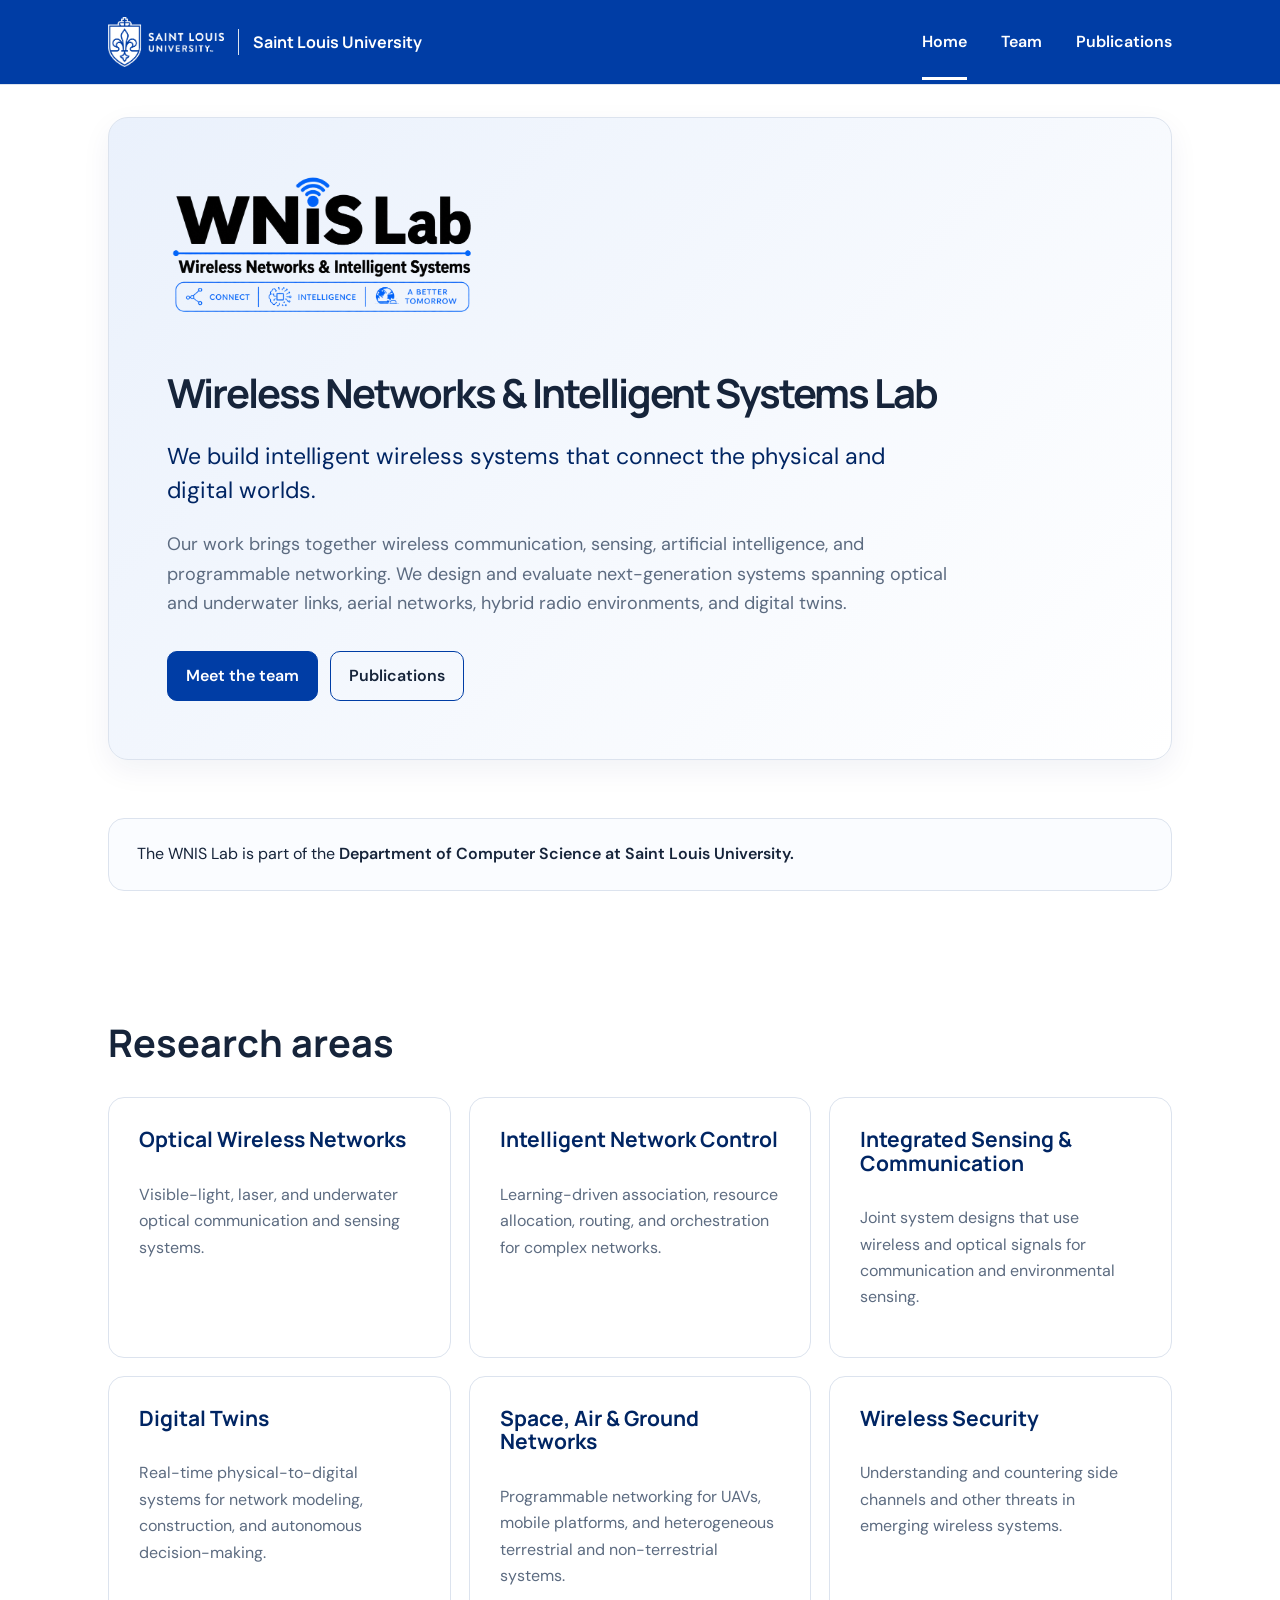
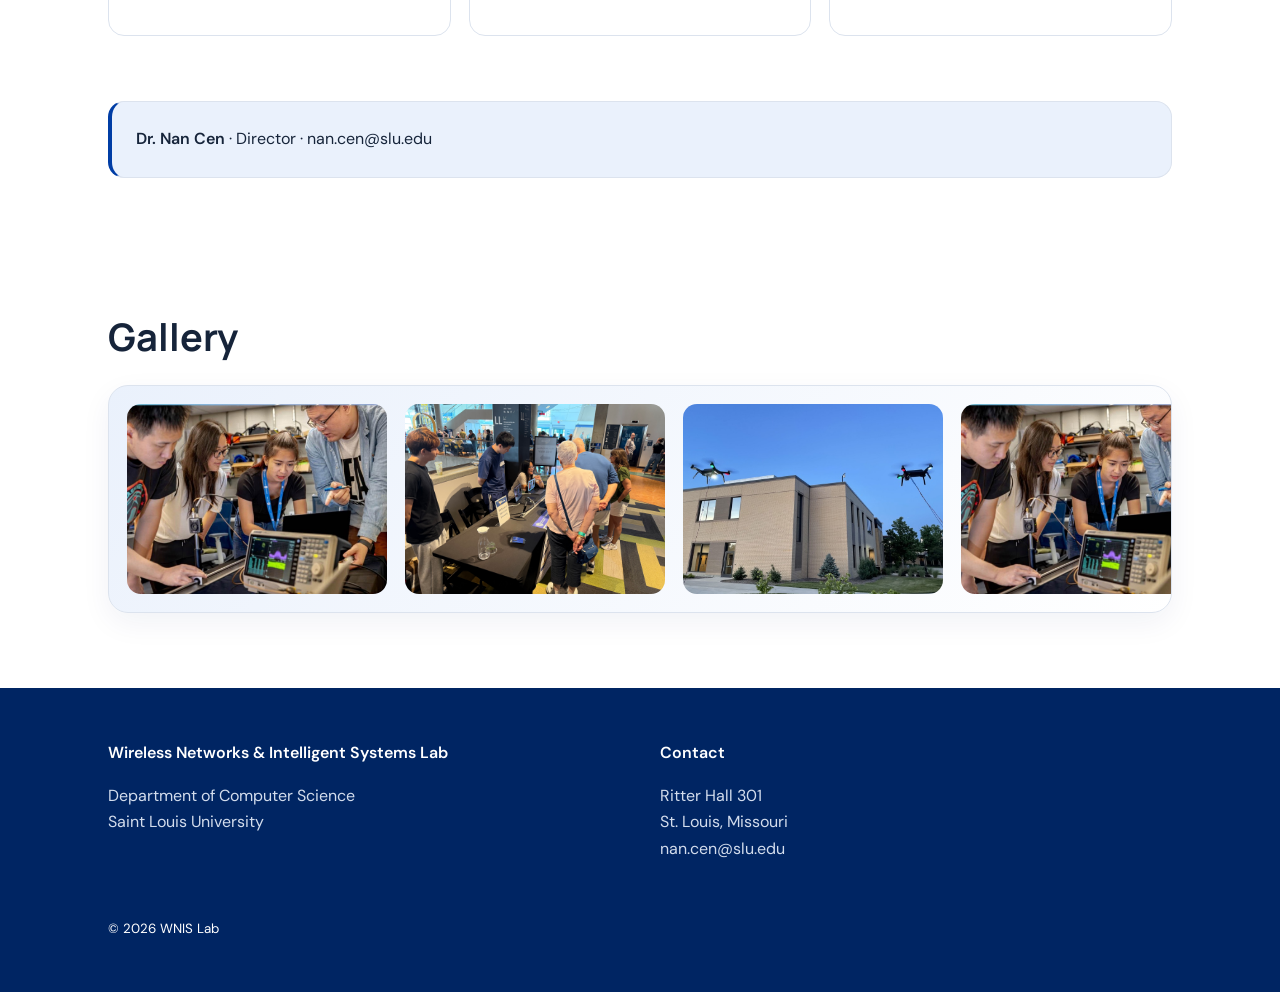
==== index.html @ 09016b3a "Initial WNIS Lab website Initial WNIS Lab website" ====
<!doctype html><html lang="en"><head><meta charset="utf-8"><meta name="viewport" content="width=device-width,initial-scale=1"><meta name="description" content="Wireless Networks and Intelligent Systems Lab at Saint Louis University"><title>Home · WNIS Lab</title><script src="design-config.js"></script><link rel="stylesheet" href="css/main.css"><link rel="stylesheet" href="css/home.css"><style>.hero-grid{display:block}.nav{background:var(--primary);color:#fff}.nav-links a:hover,.nav-links a.active{color:#fff;border-color:#fff}.nav-toggle{color:var(--dark)}@media(max-width:850px){.nav-links{background:var(--primary);color:#fff}}</style></head><body>
<nav class="nav"><div class="nav-inner"><a class="brand" href="index.html"><img src="assets/images/brand/slu-logo.png" alt="Saint Louis University"><span>Saint Louis University</span></a><button class="nav-toggle" aria-expanded="false">Menu</button><ul class="nav-links"><li><a class="active" href="index.html">Home</a></li><li><a href="team/index.html">Team</a></li><li><a href="publications/index.html">Publications</a></li></ul></div></nav>
<main><section class="hero"><div class="container hero-grid"><div><img class="hero-logo" src="assets/images/brand/wnis-lab-logo-clean-v2.png" alt="WNIS Lab"><h1>Wireless Networks &amp; Intelligent Systems Lab</h1><p class="lead">We build intelligent wireless systems that connect the physical and digital worlds.</p><p class="hero-text">Our work brings together wireless communication, sensing, artificial intelligence, and programmable networking. We design and evaluate next-generation systems spanning optical and underwater links, aerial networks, hybrid radio environments, and digital twins.</p><div class="actions"><a class="btn primary" href="team/index.html">Meet the team</a><a class="btn" href="publications/index.html">Publications</a></div></div></div></section>
<div class="container"><a class="affiliation" href="https://www.slu.edu/science-and-engineering/academics/computer-science/index.php" target="_blank" rel="noreferrer"><span>The WNIS Lab is part of the <strong>Department of Computer Science at Saint Louis University.</strong></span></a><section class="section"><div class="section-heading"><h2>Research areas</h2></div><div class="areas" data-research-areas></div><div class="contact"><strong>Dr. Nan Cen</strong> · Director · <a href="mailto:nan.cen@slu.edu">nan.cen@slu.edu</a></div></section><section class="gallery-section" aria-labelledby="gallery-title"><h2 id="gallery-title">Gallery</h2><div class="gallery-window"><div class="gallery-track"><div class="gallery-set"><img src="assets/images/gallery/lab-pic-1.jpg" alt="WNIS Lab gallery photo"><img src="assets/images/gallery/lab-pic-2.jpeg" alt="WNIS Lab gallery photo"><img src="assets/images/gallery/lab-pic-3.jpg" alt="WNIS Lab gallery photo"></div><div class="gallery-set" aria-hidden="true"><img src="assets/images/gallery/lab-pic-1.jpg" alt=""><img src="assets/images/gallery/lab-pic-2.jpeg" alt=""><img src="assets/images/gallery/lab-pic-3.jpg" alt=""></div></div></div></section></div></main>
<footer><div class="footer-inner"><div><strong>Wireless Networks &amp; Intelligent Systems Lab</strong><p>Department of Computer Science<br>Saint Louis University</p></div><div><strong>Contact</strong><p>Ritter Hall 301<br>St. Louis, Missouri<br>nan.cen@slu.edu</p></div><small>© <span data-year></span> WNIS Lab</small></div></footer><script src="content.js"></script><script src="js/site.js"></script></body></html>
---- css/main.css ----
@font-face{font-family:DM;src:url('../assets/fonts/dm-sans-400.ttf')}@font-face{font-family:DM;src:url('../assets/fonts/dm-sans-600.ttf');font-weight:600}@font-face{font-family:Manrope;src:url('../assets/fonts/manrope-700.ttf');font-weight:700}*{box-sizing:border-box}html{scroll-behavior:smooth}body{margin:0;background:var(--page);color:var(--text);font:16px/1.65 DM,Arial,sans-serif}a{color:inherit;text-decoration:none}img{display:block;max-width:100%}.nav{position:sticky;top:0;z-index:10;background:rgba(255,255,255,.96);border-bottom:1px solid var(--border);backdrop-filter:blur(12px)}.nav-inner{max-width:var(--width);height:84px;margin:auto;padding:0 28px;display:flex;align-items:center}.brand{display:flex;align-items:center;gap:14px;font-family:Manrope;font-weight:700}.brand img{width:116px}.brand span{padding-left:14px;border-left:1px solid var(--border)}.nav-links{display:flex;gap:34px;margin-left:auto;list-style:none;font-weight:600}.nav-links a{padding:30px 0 25px;border-bottom:3px solid transparent}.nav-links a:hover,.nav-links a.active{color:var(--primary);border-color:var(--primary)}.nav-toggle{display:none;margin-left:auto;padding:8px 12px;background:white;border:1px solid var(--border)}.container{max-width:var(--width);margin:auto;padding:0 28px}.hero{padding:96px 0 72px;background:linear-gradient(180deg,var(--pale),white)}.hero-grid{display:grid;grid-template-columns:1fr 330px;gap:80px;align-items:center}.hero-logo{width:320px;margin-bottom:40px}.hero h1,.page-title,h2,h3{font-family:Manrope;line-height:1.12}.hero h1{font-size:clamp(46px,6vw,76px);letter-spacing:-.05em;margin:0 0 24px}.lead{font-size:23px;line-height:1.45;max-width:770px;color:var(--dark)}.hero-text{font-size:18px;max-width:780px;color:var(--muted)}.hero-photo{aspect-ratio:3/4;object-fit:cover}.actions{display:flex;flex-wrap:wrap;gap:12px;margin-top:32px}.btn{padding:11px 18px;border:1px solid var(--primary);font-weight:600}.btn.primary{background:var(--primary);color:white}.btn:hover{background:var(--pale);color:var(--dark)}.affiliation{display:flex;align-items:center;gap:25px;margin:58px 0;padding:22px 28px;background:#fafcff;border:1px solid var(--border)}.affiliation img{width:130px}.section{padding:72px 0}.section-heading{display:flex;justify-content:space-between;gap:30px;align-items:end;margin-bottom:34px}.section-heading h2{font-size:38px;margin:0}.section-heading p{max-width:520px;color:var(--muted);margin:0}.areas{display:grid;grid-template-columns:repeat(3,1fr);border-top:1px solid var(--border);border-left:1px solid var(--border)}.areas article{padding:30px;border-right:1px solid var(--border);border-bottom:1px solid var(--border);min-height:205px}.areas h3{font-size:21px;margin:0 0 30px;color:var(--dark)}.areas p{color:var(--muted)}.contact{margin:65px 0;padding:24px;border-left:4px solid var(--primary);background:var(--pale)}footer{margin-top:75px;background:var(--dark);color:white}.footer-inner{max-width:var(--width);margin:auto;padding:52px 28px;display:grid;grid-template-columns:1fr 1fr;gap:40px}.footer-inner p{color:#d3dded}.page-header{padding:70px 0 45px;background:var(--pale)}.page-title{font-size:clamp(48px,7vw,78px);letter-spacing:-.05em;margin:0}.page-intro{max-width:720px;font-size:19px;color:var(--muted)}.people-section{padding:55px 0;border-bottom:1px solid var(--border)}.people-section>h2{font-size:30px;margin-bottom:28px}.people-grid{display:grid;grid-template-columns:repeat(3,1fr);gap:24px}.people-grid.director{grid-template-columns:minmax(300px,720px)}.person{display:grid;background:white;border:1px solid var(--border);transition:.2s}.person:hover{transform:translateY(-3px);border-color:var(--primary)}.person img{width:100%;height:290px;object-fit:cover}.director .person{grid-template-columns:240px 1fr}.director .person img{height:100%}.person>div{padding:23px}.person h3{font-size:23px;margin:5px 0 13px}.person p{color:var(--muted)}.kicker,.tag{color:var(--primary)!important;text-transform:uppercase;letter-spacing:.1em;font-weight:600;font-size:11px}.email{color:var(--primary)}.pub-year{display:grid;grid-template-columns:120px 1fr;padding:52px 0;border-bottom:1px solid var(--border)}.pub-year>h2{font-size:32px}.pub{display:block;padding:24px 0;border-top:1px solid var(--border)}.pub:first-child{border-top:0}.pub h3{font-size:20px;margin:8px 0}.pub p{margin:3px 0;color:var(--muted)}.pub .venue{color:var(--dark);font-weight:600}.pub:hover h3,.arrow{color:var(--primary)}@media(max-width:850px){.nav-inner{height:72px}.brand img{width:94px}.nav-toggle{display:block}.nav-links{display:none;position:absolute;top:71px;left:0;right:0;margin:0;padding:20px 28px;background:white;border-bottom:1px solid var(--border);flex-direction:column;gap:4px}.nav-links.open{display:flex}.nav-links a{display:block;padding:10px 0;border:0}.hero{padding-top:65px}.hero-grid{grid-template-columns:1fr}.hero-photo{display:none}.areas,.people-grid{grid-template-columns:1fr 1fr}.director .person{grid-template-columns:180px 1fr}.footer-inner{grid-template-columns:1fr}}@media(max-width:560px){.brand span{display:none}.hero-logo{width:240px}.hero h1{font-size:43px}.lead{font-size:20px}.areas,.people-grid{grid-template-columns:1fr}.director .person{grid-template-columns:1fr}.director .person img{height:300px}.pub-year{grid-template-columns:1fr}.section-heading{display:block}.section-heading p{margin-top:12px}}
---- css/home.css ----
/* Rounded home-page cards, following the visual structure of the WiNES Lab site. */
.hero {
  margin: 32px auto 0;
  padding: 0 28px;
  background: var(--page);
}

.hero-grid {
  max-width: calc(var(--width) - 56px);
  padding: 58px;
  background: linear-gradient(135deg, var(--pale), #fff);
  border: 1px solid var(--border);
  border-radius: 20px;
  box-shadow: 0 10px 30px rgba(0, 37, 99, .06);
}

.hero h1 {
  font-size: clamp(32px, 3.4vw, 40px);
  white-space: nowrap;
}

.affiliation {
  border-radius: 16px;
  transition: transform .2s, box-shadow .2s, border-color .2s;
}

.affiliation:hover {
  transform: translateY(-2px);
  border-color: var(--primary);
  box-shadow: 0 10px 24px rgba(0, 37, 99, .08);
}

.areas {
  gap: 18px;
  border: 0;
}

.areas article {
  min-height: 205px;
  border: 1px solid var(--border);
  border-radius: 16px;
  background: #fff;
  transition: transform .2s, box-shadow .2s, border-color .2s;
}

.areas article:hover {
  transform: translateY(-3px);
  border-color: var(--primary);
  box-shadow: 0 10px 24px rgba(0, 37, 99, .08);
}

.contact {
  border: 1px solid var(--border);
  border-left: 4px solid var(--primary);
  border-radius: 16px;
}

.btn { border-radius: 10px; }

.gallery-section {
  margin: 0 0 72px;
}

.gallery-section h2 {
  margin: 0 0 28px;
  font-size: 38px;
}

.gallery-window {
  overflow: hidden;
  padding: 18px 0;
  border: 1px solid var(--border);
  border-radius: 20px;
  background: linear-gradient(135deg, var(--pale), #fff);
  box-shadow: 0 10px 30px rgba(0, 37, 99, .06);
}

.gallery-track {
  display: flex;
  width: max-content;
  animation: gallery-scroll 36s linear infinite;
  will-change: transform;
}

.gallery-window:hover .gallery-track {
  animation-play-state: paused;
}

.gallery-set {
  display: flex;
  flex-shrink: 0;
  gap: 18px;
  padding-left: 18px;
}

.gallery-set img {
  width: 260px;
  height: 190px;
  flex: 0 0 auto;
  object-fit: cover;
  border-radius: 14px;
}

@keyframes gallery-scroll {
  from { transform: translateX(0); }
  to { transform: translateX(-50%); }
}

@media (max-width: 850px) {
  .hero { padding: 0 28px; }
  .hero-grid { padding: 42px 32px; }
  .hero h1 { white-space: normal; }
}

@media (max-width: 560px) {
  .hero {
    margin-top: 20px;
    padding: 0 28px;
  }

  .hero-grid {
    padding: 32px 22px;
    border-radius: 16px;
  }

  .affiliation,
  .areas article,
  .contact { border-radius: 14px; }

  .gallery-section h2 { font-size: 32px; }
  .gallery-window { border-radius: 14px; }
  .gallery-set img {
    width: 220px;
    height: 160px;
  }
}

@media (prefers-reduced-motion: reduce) {
  .gallery-track { animation-play-state: paused; }
}
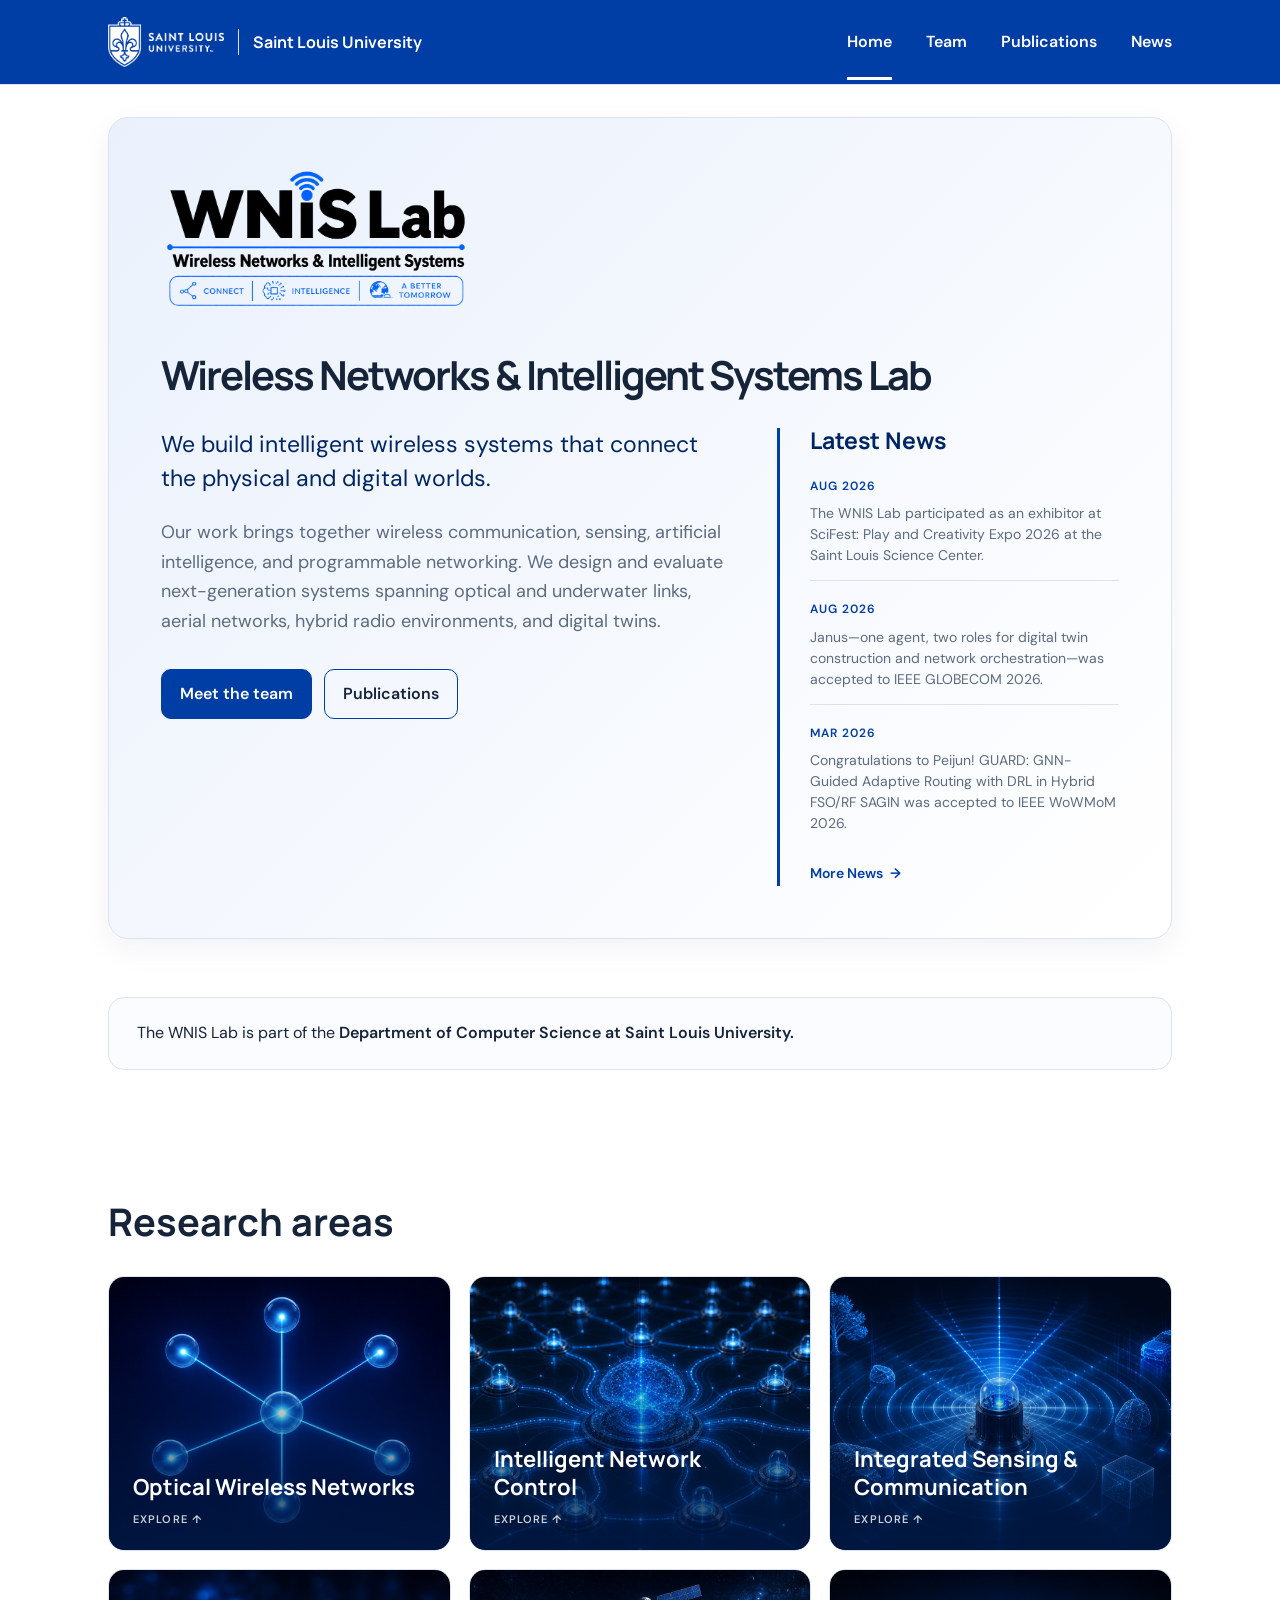
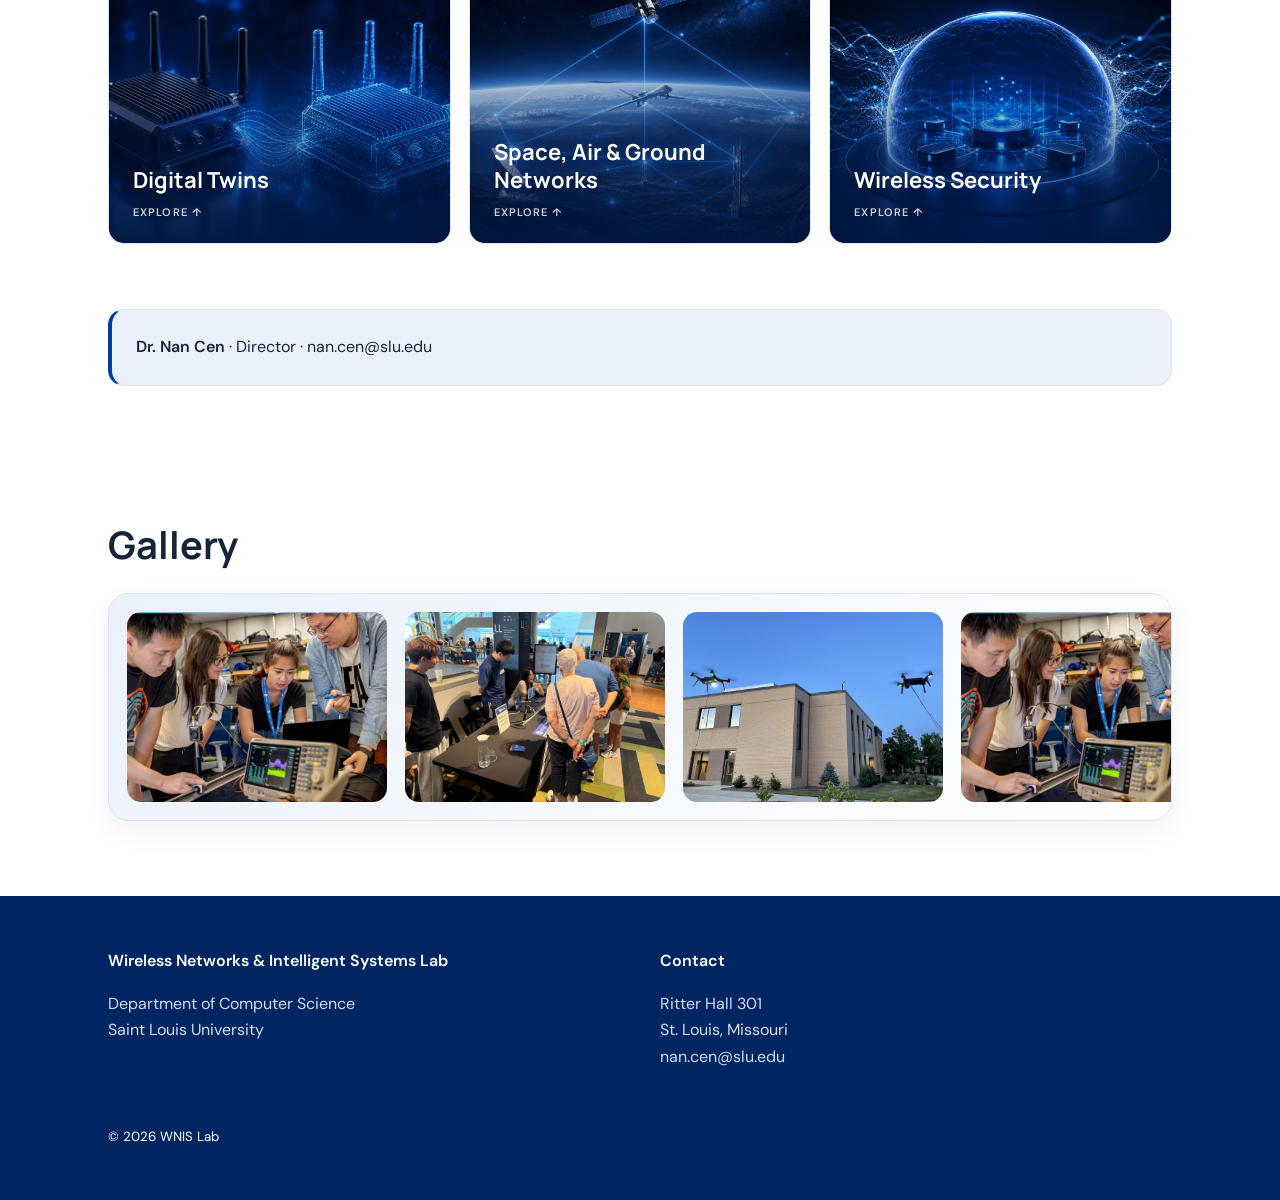
==== commit 34c5c535: "Expand lab website content and design" ====
--- a/index.html
+++ b/index.html
@@ -1,5 +1,236 @@
-<!doctype html><html lang="en"><head><meta charset="utf-8"><meta name="viewport" content="width=device-width,initial-scale=1"><meta name="description" content="Wireless Networks and Intelligent Systems Lab at Saint Louis University"><title>Home · WNIS Lab</title><script src="design-config.js"></script><link rel="stylesheet" href="css/main.css"><link rel="stylesheet" href="css/home.css"><style>.hero-grid{display:block}.nav{background:var(--primary);color:#fff}.nav-links a:hover,.nav-links a.active{color:#fff;border-color:#fff}.nav-toggle{color:var(--dark)}@media(max-width:850px){.nav-links{background:var(--primary);color:#fff}}</style></head><body>
-<nav class="nav"><div class="nav-inner"><a class="brand" href="index.html"><img src="assets/images/brand/slu-logo.png" alt="Saint Louis University"><span>Saint Louis University</span></a><button class="nav-toggle" aria-expanded="false">Menu</button><ul class="nav-links"><li><a class="active" href="index.html">Home</a></li><li><a href="team/index.html">Team</a></li><li><a href="publications/index.html">Publications</a></li></ul></div></nav>
-<main><section class="hero"><div class="container hero-grid"><div><img class="hero-logo" src="assets/images/brand/wnis-lab-logo-clean-v2.png" alt="WNIS Lab"><h1>Wireless Networks &amp; Intelligent Systems Lab</h1><p class="lead">We build intelligent wireless systems that connect the physical and digital worlds.</p><p class="hero-text">Our work brings together wireless communication, sensing, artificial intelligence, and programmable networking. We design and evaluate next-generation systems spanning optical and underwater links, aerial networks, hybrid radio environments, and digital twins.</p><div class="actions"><a class="btn primary" href="team/index.html">Meet the team</a><a class="btn" href="publications/index.html">Publications</a></div></div></div></section>
-<div class="container"><a class="affiliation" href="https://www.slu.edu/science-and-engineering/academics/computer-science/index.php" target="_blank" rel="noreferrer"><span>The WNIS Lab is part of the <strong>Department of Computer Science at Saint Louis University.</strong></span></a><section class="section"><div class="section-heading"><h2>Research areas</h2></div><div class="areas" data-research-areas></div><div class="contact"><strong>Dr. Nan Cen</strong> · Director · <a href="mailto:nan.cen@slu.edu">nan.cen@slu.edu</a></div></section><section class="gallery-section" aria-labelledby="gallery-title"><h2 id="gallery-title">Gallery</h2><div class="gallery-window"><div class="gallery-track"><div class="gallery-set"><img src="assets/images/gallery/lab-pic-1.jpg" alt="WNIS Lab gallery photo"><img src="assets/images/gallery/lab-pic-2.jpeg" alt="WNIS Lab gallery photo"><img src="assets/images/gallery/lab-pic-3.jpg" alt="WNIS Lab gallery photo"></div><div class="gallery-set" aria-hidden="true"><img src="assets/images/gallery/lab-pic-1.jpg" alt=""><img src="assets/images/gallery/lab-pic-2.jpeg" alt=""><img src="assets/images/gallery/lab-pic-3.jpg" alt=""></div></div></div></section></div></main>
-<footer><div class="footer-inner"><div><strong>Wireless Networks &amp; Intelligent Systems Lab</strong><p>Department of Computer Science<br>Saint Louis University</p></div><div><strong>Contact</strong><p>Ritter Hall 301<br>St. Louis, Missouri<br>nan.cen@slu.edu</p></div><small>© <span data-year></span> WNIS Lab</small></div></footer><script src="content.js"></script><script src="js/site.js"></script></body></html>
+<!DOCTYPE html>
+<html lang="en">
+ <head>
+  <meta charset="utf-8"/>
+  <meta content="width=device-width, initial-scale=1" name="viewport"/>
+  <meta content="The Wireless Networks &amp; Intelligent Systems Lab at Saint Louis University researches intelligent wireless communication, sensing, networking, and digital twins." name="description"/>
+  <meta content="W-skgR1-BhzO9A-AlNULiO9joHc7rk2rF6aId-wa1qI" name="google-site-verification"/>
+  <title>
+   WNIS Lab | Wireless Networks &amp; Intelligent Systems at Saint Louis University
+  </title>
+  <link href="https://wnislab.github.io/" rel="canonical"/>
+  <meta content="website" property="og:type"/>
+  <meta content="WNIS Lab" property="og:site_name"/>
+  <meta content="WNIS Lab | Wireless Networks &amp; Intelligent Systems at Saint Louis University" property="og:title"/>
+  <meta content="Research in intelligent wireless communication, sensing, networking, and digital twins at Saint Louis University." property="og:description"/>
+  <meta content="https://wnislab.github.io/" property="og:url"/>
+  <meta content="https://wnislab.github.io/assets/images/brand/wnis-lab-logo-clean-v2.png" property="og:image"/>
+  <meta content="WNIS Lab logo" property="og:image:alt"/>
+  <script type="application/ld+json">
+   {
+     "@context": "https://schema.org",
+     "@graph": [
+       {
+         "@type": "WebSite",
+         "@id": "https://wnislab.github.io/#website",
+         "url": "https://wnislab.github.io/",
+         "name": "WNIS Lab",
+         "alternateName": "Wireless Networks & Intelligent Systems Lab",
+         "publisher": {
+           "@id": "https://wnislab.github.io/#organization"
+         }
+       },
+       {
+         "@type": "ResearchOrganization",
+         "@id": "https://wnislab.github.io/#organization",
+         "name": "Wireless Networks & Intelligent Systems Lab",
+         "alternateName": "WNIS Lab",
+         "url": "https://wnislab.github.io/",
+         "logo": "https://wnislab.github.io/assets/images/brand/wnis-lab-logo-clean-v2.png",
+         "email": "nan.cen@slu.edu",
+         "address": {
+           "@type": "PostalAddress",
+           "streetAddress": "Ritter Hall 301",
+           "addressLocality": "St. Louis",
+           "addressRegion": "MO",
+           "addressCountry": "US"
+         },
+         "parentOrganization": {
+           "@type": "Organization",
+           "name": "Department of Computer Science, Saint Louis University",
+           "url": "https://www.slu.edu/science-and-engineering/academics/computer-science/",
+           "parentOrganization": {
+             "@type": "CollegeOrUniversity",
+             "name": "Saint Louis University",
+             "url": "https://www.slu.edu/"
+           }
+         },
+         "member": {
+           "@type": "Person",
+           "name": "Nan Cen",
+           "jobTitle": "Lab Director and Assistant Professor",
+           "url": "https://sites.google.com/view/nancen/home",
+           "sameAs": "https://scholar.google.com/citations?user=yufHhUsAAAAJ&hl=en"
+         }
+       }
+     ]
+   }
+  </script>
+  <script src="design-config.js">
+  </script>
+  <link href="css/main.css" rel="stylesheet"/>
+  <link href="css/home.css" rel="stylesheet"/>
+ </head>
+ <body>
+  <nav class="nav">
+   <div class="nav-inner">
+    <a class="brand" href="index.html">
+     <img alt="Saint Louis University" src="assets/images/brand/slu-logo.png"/>
+     <span>
+      Saint Louis University
+     </span>
+    </a>
+    <button aria-expanded="false" class="nav-toggle">
+     Menu
+    </button>
+    <ul class="nav-links">
+     <li>
+      <a class="active" href="index.html">
+       Home
+      </a>
+     </li>
+     <li>
+      <a href="team/index.html">
+       Team
+      </a>
+     </li>
+     <li>
+      <a href="publications/index.html">
+       Publications
+      </a>
+     </li>
+     <li>
+      <a href="news/index.html">
+       News
+      </a>
+     </li>
+    </ul>
+   </div>
+  </nav>
+  <main>
+   <section class="hero">
+    <div class="container hero-grid">
+     <div class="hero-content">
+      <img alt="WNIS Lab" class="hero-logo" src="assets/images/brand/wnis-lab-logo-clean-v2.png"/>
+      <h1>
+       Wireless Networks &amp; Intelligent Systems Lab
+      </h1>
+      <div class="hero-columns">
+       <div class="hero-copy">
+        <p class="lead">
+         We build intelligent wireless systems that connect the physical and digital worlds.
+        </p>
+        <p class="hero-text">
+         Our work brings together wireless communication, sensing, artificial intelligence,
+                            and programmable networking. We design and evaluate next-generation systems spanning
+                            optical and underwater links, aerial networks, hybrid radio environments, and digital
+                            twins.
+        </p>
+        <div class="actions">
+         <a class="btn primary" href="team/index.html">
+          Meet the team
+         </a>
+         <a class="btn" href="publications/index.html">
+          Publications
+         </a>
+        </div>
+       </div>
+       <aside aria-labelledby="hero-news-title" class="hero-news">
+        <h2 id="hero-news-title">
+         Latest News
+        </h2>
+        <div class="hero-news-list" data-hero-news="">
+        </div>
+        <a class="hero-news-more" href="news/index.html">
+         More News
+         <span aria-hidden="true">→</span>
+        </a>
+       </aside>
+      </div>
+     </div>
+    </div>
+   </section>
+   <div class="container">
+    <a class="affiliation" href="https://www.slu.edu/science-and-engineering/academics/computer-science/index.php" rel="noreferrer" target="_blank">
+     <span>
+      The WNIS Lab is part of the
+      <strong>
+       Department of Computer Science at Saint Louis University.
+      </strong>
+     </span>
+    </a>
+    <section class="section">
+     <div class="section-heading">
+      <h2>
+       Research areas
+      </h2>
+     </div>
+     <div class="areas" data-research-areas="">
+     </div>
+     <div class="contact">
+      <strong>
+       Dr. Nan Cen
+      </strong>
+      · Director ·
+      <a href="mailto:nan.cen@slu.edu">
+       nan.cen@slu.edu
+      </a>
+     </div>
+    </section>
+    <section aria-labelledby="gallery-title" class="gallery-section">
+     <h2 id="gallery-title">
+      Gallery
+     </h2>
+     <div class="gallery-window">
+      <div class="gallery-track">
+       <div class="gallery-set">
+        <img alt="WNIS Lab gallery photo" src="assets/images/gallery/lab-pic-1.jpg"/>
+        <img alt="WNIS Lab gallery photo" src="assets/images/gallery/lab-pic-2.jpeg"/>
+        <img alt="WNIS Lab gallery photo" src="assets/images/gallery/lab-pic-3.jpg"/>
+       </div>
+      </div>
+     </div>
+    </section>
+   </div>
+  </main>
+  <footer>
+   <div class="footer-inner">
+    <div>
+     <strong>
+      Wireless Networks &amp; Intelligent Systems Lab
+     </strong>
+     <p>
+      Department of Computer Science
+      <br/>
+      Saint Louis University
+     </p>
+    </div>
+    <div>
+     <strong>
+      Contact
+     </strong>
+     <p>
+      Ritter Hall 301
+      <br/>
+      St. Louis, Missouri
+      <br/>
+      nan.cen@slu.edu
+     </p>
+    </div>
+    <small>
+     ©
+     <span data-year="">
+     </span>
+     WNIS Lab
+    </small>
+   </div>
+  </footer>
+  <script src="content/site-settings.js"></script>
+  <script src="content/edit-homepage-here.js"></script>
+  <script src="content/edit-news-here.js"></script>
+  <script src="content/edit-team-here.js"></script>
+  <script src="content/edit-publications-here.js"></script>
+  <script src="js/site.js">
+  </script>
+ </body>
+</html>
--- a/css/main.css
+++ b/css/main.css
@@ -1 +1,518 @@
-@font-face{font-family:DM;src:url('../assets/fonts/dm-sans-400.ttf')}@font-face{font-family:DM;src:url('../assets/fonts/dm-sans-600.ttf');font-weight:600}@font-face{font-family:Manrope;src:url('../assets/fonts/manrope-700.ttf');font-weight:700}*{box-sizing:border-box}html{scroll-behavior:smooth}body{margin:0;background:var(--page);color:var(--text);font:16px/1.65 DM,Arial,sans-serif}a{color:inherit;text-decoration:none}img{display:block;max-width:100%}.nav{position:sticky;top:0;z-index:10;background:rgba(255,255,255,.96);border-bottom:1px solid var(--border);backdrop-filter:blur(12px)}.nav-inner{max-width:var(--width);height:84px;margin:auto;padding:0 28px;display:flex;align-items:center}.brand{display:flex;align-items:center;gap:14px;font-family:Manrope;font-weight:700}.brand img{width:116px}.brand span{padding-left:14px;border-left:1px solid var(--border)}.nav-links{display:flex;gap:34px;margin-left:auto;list-style:none;font-weight:600}.nav-links a{padding:30px 0 25px;border-bottom:3px solid transparent}.nav-links a:hover,.nav-links a.active{color:var(--primary);border-color:var(--primary)}.nav-toggle{display:none;margin-left:auto;padding:8px 12px;background:white;border:1px solid var(--border)}.container{max-width:var(--width);margin:auto;padding:0 28px}.hero{padding:96px 0 72px;background:linear-gradient(180deg,var(--pale),white)}.hero-grid{display:grid;grid-template-columns:1fr 330px;gap:80px;align-items:center}.hero-logo{width:320px;margin-bottom:40px}.hero h1,.page-title,h2,h3{font-family:Manrope;line-height:1.12}.hero h1{font-size:clamp(46px,6vw,76px);letter-spacing:-.05em;margin:0 0 24px}.lead{font-size:23px;line-height:1.45;max-width:770px;color:var(--dark)}.hero-text{font-size:18px;max-width:780px;color:var(--muted)}.hero-photo{aspect-ratio:3/4;object-fit:cover}.actions{display:flex;flex-wrap:wrap;gap:12px;margin-top:32px}.btn{padding:11px 18px;border:1px solid var(--primary);font-weight:600}.btn.primary{background:var(--primary);color:white}.btn:hover{background:var(--pale);color:var(--dark)}.affiliation{display:flex;align-items:center;gap:25px;margin:58px 0;padding:22px 28px;background:#fafcff;border:1px solid var(--border)}.affiliation img{width:130px}.section{padding:72px 0}.section-heading{display:flex;justify-content:space-between;gap:30px;align-items:end;margin-bottom:34px}.section-heading h2{font-size:38px;margin:0}.section-heading p{max-width:520px;color:var(--muted);margin:0}.areas{display:grid;grid-template-columns:repeat(3,1fr);border-top:1px solid var(--border);border-left:1px solid var(--border)}.areas article{padding:30px;border-right:1px solid var(--border);border-bottom:1px solid var(--border);min-height:205px}.areas h3{font-size:21px;margin:0 0 30px;color:var(--dark)}.areas p{color:var(--muted)}.contact{margin:65px 0;padding:24px;border-left:4px solid var(--primary);background:var(--pale)}footer{margin-top:75px;background:var(--dark);color:white}.footer-inner{max-width:var(--width);margin:auto;padding:52px 28px;display:grid;grid-template-columns:1fr 1fr;gap:40px}.footer-inner p{color:#d3dded}.page-header{padding:70px 0 45px;background:var(--pale)}.page-title{font-size:clamp(48px,7vw,78px);letter-spacing:-.05em;margin:0}.page-intro{max-width:720px;font-size:19px;color:var(--muted)}.people-section{padding:55px 0;border-bottom:1px solid var(--border)}.people-section>h2{font-size:30px;margin-bottom:28px}.people-grid{display:grid;grid-template-columns:repeat(3,1fr);gap:24px}.people-grid.director{grid-template-columns:minmax(300px,720px)}.person{display:grid;background:white;border:1px solid var(--border);transition:.2s}.person:hover{transform:translateY(-3px);border-color:var(--primary)}.person img{width:100%;height:290px;object-fit:cover}.director .person{grid-template-columns:240px 1fr}.director .person img{height:100%}.person>div{padding:23px}.person h3{font-size:23px;margin:5px 0 13px}.person p{color:var(--muted)}.kicker,.tag{color:var(--primary)!important;text-transform:uppercase;letter-spacing:.1em;font-weight:600;font-size:11px}.email{color:var(--primary)}.pub-year{display:grid;grid-template-columns:120px 1fr;padding:52px 0;border-bottom:1px solid var(--border)}.pub-year>h2{font-size:32px}.pub{display:block;padding:24px 0;border-top:1px solid var(--border)}.pub:first-child{border-top:0}.pub h3{font-size:20px;margin:8px 0}.pub p{margin:3px 0;color:var(--muted)}.pub .venue{color:var(--dark);font-weight:600}.pub:hover h3,.arrow{color:var(--primary)}@media(max-width:850px){.nav-inner{height:72px}.brand img{width:94px}.nav-toggle{display:block}.nav-links{display:none;position:absolute;top:71px;left:0;right:0;margin:0;padding:20px 28px;background:white;border-bottom:1px solid var(--border);flex-direction:column;gap:4px}.nav-links.open{display:flex}.nav-links a{display:block;padding:10px 0;border:0}.hero{padding-top:65px}.hero-grid{grid-template-columns:1fr}.hero-photo{display:none}.areas,.people-grid{grid-template-columns:1fr 1fr}.director .person{grid-template-columns:180px 1fr}.footer-inner{grid-template-columns:1fr}}@media(max-width:560px){.brand span{display:none}.hero-logo{width:240px}.hero h1{font-size:43px}.lead{font-size:20px}.areas,.people-grid{grid-template-columns:1fr}.director .person{grid-template-columns:1fr}.director .person img{height:300px}.pub-year{grid-template-columns:1fr}.section-heading{display:block}.section-heading p{margin-top:12px}}
+@font-face {
+  font-family: DM;
+  src: url('../assets/fonts/dm-sans-400.ttf')
+}
+
+@font-face {
+  font-family: DM;
+  src: url('../assets/fonts/dm-sans-600.ttf');
+  font-weight: 600
+}
+
+@font-face {
+  font-family: Manrope;
+  src: url('../assets/fonts/manrope-700.ttf');
+  font-weight: 700
+}
+
+* {
+  box-sizing: border-box
+}
+
+html {
+  scroll-behavior: smooth
+}
+
+body {
+  margin: 0;
+  background: var(--page);
+  color: var(--text);
+  font: 16px/1.65 DM, Arial, sans-serif
+}
+
+a {
+  color: inherit;
+  text-decoration: none
+}
+
+.external-link-icon {
+  display: inline-block;
+  width: 14px;
+  height: 14px;
+  margin-left: 5px;
+  overflow: visible;
+  fill: none;
+  stroke: currentColor;
+  stroke-linecap: round;
+  stroke-linejoin: round;
+  stroke-width: 1.8;
+  vertical-align: -.08em;
+}
+
+img {
+  display: block;
+  max-width: 100%
+}
+
+.nav {
+  position: sticky;
+  top: 0;
+  z-index: 10;
+  background: rgba(255, 255, 255, .96);
+  border-bottom: 1px solid var(--border);
+  backdrop-filter: blur(12px)
+}
+
+.nav-inner {
+  max-width: var(--width);
+  height: 84px;
+  margin: auto;
+  padding: 0 28px;
+  display: flex;
+  align-items: center
+}
+
+.brand {
+  display: flex;
+  align-items: center;
+  gap: 14px;
+  font-family: Manrope;
+  font-weight: 700
+}
+
+.brand img {
+  width: 116px
+}
+
+.brand span {
+  padding-left: 14px;
+  border-left: 1px solid var(--border)
+}
+
+.nav-links {
+  display: flex;
+  gap: 34px;
+  margin-left: auto;
+  list-style: none;
+  font-weight: 600
+}
+
+.nav-links a {
+  padding: 30px 0 25px;
+  border-bottom: 3px solid transparent
+}
+
+.nav-links a:hover,
+.nav-links a.active {
+  color: var(--primary);
+  border-color: var(--primary)
+}
+
+.nav-toggle {
+  display: none;
+  margin-left: auto;
+  padding: 8px 12px;
+  background: white;
+  border: 1px solid var(--border)
+}
+
+.container {
+  max-width: var(--width);
+  margin: auto;
+  padding: 0 28px
+}
+
+.hero {
+  padding: 96px 0 72px;
+  background: linear-gradient(180deg, var(--pale), white)
+}
+
+.hero-grid {
+  display: grid;
+  grid-template-columns: 1fr 330px;
+  gap: 80px;
+  align-items: center
+}
+
+.hero-logo {
+  width: 320px;
+  margin-bottom: 40px
+}
+
+.hero h1,
+.page-title,
+h2,
+h3 {
+  font-family: Manrope;
+  line-height: 1.12
+}
+
+.hero h1 {
+  font-size: clamp(46px, 6vw, 76px);
+  letter-spacing: -.05em;
+  margin: 0 0 24px
+}
+
+.lead {
+  font-size: 23px;
+  line-height: 1.45;
+  max-width: 770px;
+  color: var(--dark)
+}
+
+.hero-text {
+  font-size: 18px;
+  max-width: 780px;
+  color: var(--muted)
+}
+
+.hero-photo {
+  aspect-ratio: 3/4;
+  object-fit: cover
+}
+
+.actions {
+  display: flex;
+  flex-wrap: wrap;
+  gap: 12px;
+  margin-top: 32px
+}
+
+.btn {
+  padding: 11px 18px;
+  border: 1px solid var(--primary);
+  font-weight: 600
+}
+
+.btn.primary {
+  background: var(--primary);
+  color: white
+}
+
+.btn:hover {
+  background: var(--pale);
+  color: var(--dark)
+}
+
+.affiliation {
+  display: flex;
+  align-items: center;
+  gap: 25px;
+  margin: 58px 0;
+  padding: 22px 28px;
+  background: #fafcff;
+  border: 1px solid var(--border)
+}
+
+.affiliation img {
+  width: 130px
+}
+
+.section {
+  padding: 72px 0
+}
+
+.section-heading {
+  display: flex;
+  justify-content: space-between;
+  gap: 30px;
+  align-items: end;
+  margin-bottom: 34px
+}
+
+.section-heading h2 {
+  font-size: 38px;
+  margin: 0
+}
+
+.section-heading p {
+  max-width: 520px;
+  color: var(--muted);
+  margin: 0
+}
+
+.areas {
+  display: grid;
+  grid-template-columns: repeat(3, 1fr);
+  border-top: 1px solid var(--border);
+  border-left: 1px solid var(--border)
+}
+
+.areas article {
+  padding: 30px;
+  border-right: 1px solid var(--border);
+  border-bottom: 1px solid var(--border);
+  min-height: 205px
+}
+
+.areas h3 {
+  font-size: 21px;
+  margin: 0 0 30px;
+  color: var(--dark)
+}
+
+.areas p {
+  color: var(--muted)
+}
+
+.contact {
+  margin: 65px 0;
+  padding: 24px;
+  border-left: 4px solid var(--primary);
+  background: var(--pale)
+}
+
+footer {
+  margin-top: 75px;
+  background: var(--dark);
+  color: white
+}
+
+.footer-inner {
+  max-width: var(--width);
+  margin: auto;
+  padding: 52px 28px;
+  display: grid;
+  grid-template-columns: 1fr 1fr;
+  gap: 40px
+}
+
+.footer-inner p {
+  color: #d3dded
+}
+
+.page-header {
+  padding: 70px 0 45px;
+  background: var(--pale)
+}
+
+.page-title {
+  font-size: clamp(48px, 7vw, 78px);
+  letter-spacing: -.05em;
+  margin: 0
+}
+
+.page-intro {
+  max-width: 720px;
+  font-size: 19px;
+  color: var(--muted)
+}
+
+.people-section {
+  padding: 55px 0;
+  border-bottom: 1px solid var(--border)
+}
+
+.people-section>h2 {
+  font-size: 30px;
+  margin-bottom: 28px
+}
+
+.people-grid {
+  display: grid;
+  grid-template-columns: repeat(3, 1fr);
+  gap: 24px
+}
+
+.people-grid.director {
+  grid-template-columns: minmax(300px, 720px)
+}
+
+.person {
+  display: grid;
+  background: white;
+  border: 1px solid var(--border);
+  transition: .2s
+}
+
+.person:hover {
+  transform: translateY(-3px);
+  border-color: var(--primary)
+}
+
+.person img {
+  width: 100%;
+  height: 290px;
+  object-fit: cover
+}
+
+.director .person {
+  grid-template-columns: 240px 1fr
+}
+
+.director .person img {
+  height: 100%
+}
+
+.person>div {
+  padding: 23px
+}
+
+.person h3 {
+  font-size: 23px;
+  margin: 5px 0 13px
+}
+
+.person p {
+  color: var(--muted)
+}
+
+.kicker,
+.tag {
+  color: var(--primary) !important;
+  text-transform: uppercase;
+  letter-spacing: .1em;
+  font-weight: 600;
+  font-size: 11px
+}
+
+.email {
+  color: var(--primary)
+}
+
+.pub-year {
+  display: grid;
+  grid-template-columns: 120px 1fr;
+  padding: 52px 0;
+  border-bottom: 1px solid var(--border)
+}
+
+.pub-year>h2 {
+  font-size: 32px
+}
+
+.pub {
+  display: block;
+  padding: 24px 0;
+  border-top: 1px solid var(--border)
+}
+
+.pub:first-child {
+  border-top: 0
+}
+
+.pub h3 {
+  font-size: 20px;
+  margin: 8px 0
+}
+
+.pub p {
+  margin: 3px 0;
+  color: var(--muted)
+}
+
+.pub .venue {
+  color: var(--dark);
+  font-weight: 600
+}
+
+.pub:hover h3,
+.arrow {
+  color: var(--primary)
+}
+
+@media(max-width:850px) {
+  .nav-inner {
+    height: 72px
+  }
+
+  .brand img {
+    width: 94px
+  }
+
+  .nav-toggle {
+    display: block
+  }
+
+  .nav-links {
+    display: none;
+    position: absolute;
+    top: 71px;
+    left: 0;
+    right: 0;
+    margin: 0;
+    padding: 20px 28px;
+    background: white;
+    border-bottom: 1px solid var(--border);
+    flex-direction: column;
+    gap: 4px
+  }
+
+  .nav-links.open {
+    display: flex
+  }
+
+  .nav-links a {
+    display: block;
+    padding: 10px 0;
+    border: 0
+  }
+
+  .hero {
+    padding-top: 65px
+  }
+
+  .hero-grid {
+    grid-template-columns: 1fr
+  }
+
+  .hero-photo {
+    display: none
+  }
+
+  .areas,
+  .people-grid {
+    grid-template-columns: 1fr 1fr
+  }
+
+  .director .person {
+    grid-template-columns: 180px 1fr
+  }
+
+  .footer-inner {
+    grid-template-columns: 1fr
+  }
+}
+
+@media(max-width:560px) {
+  .brand span {
+    display: none
+  }
+
+  .hero-logo {
+    width: 240px
+  }
+
+  .hero h1 {
+    font-size: 43px
+  }
+
+  .lead {
+    font-size: 20px
+  }
+
+  .areas,
+  .people-grid {
+    grid-template-columns: 1fr
+  }
+
+  .director .person {
+    grid-template-columns: 1fr
+  }
+
+  .director .person img {
+    height: 300px
+  }
+
+  .pub-year {
+    grid-template-columns: 1fr
+  }
+
+  .section-heading {
+    display: block
+  }
+
+  .section-heading p {
+    margin-top: 12px
+  }
+}
--- a/css/home.css
+++ b/css/home.css
@@ -1,4 +1,19 @@
 /* Rounded home-page cards, following the visual structure of the WiNES Lab site. */
+.nav {
+  background: var(--primary);
+  color: #fff;
+}
+
+.nav-links a:hover,
+.nav-links a.active {
+  color: #fff;
+  border-color: #fff;
+}
+
+.nav-toggle {
+  color: var(--dark);
+}
+
 .hero {
   margin: 32px auto 0;
   padding: 0 28px;
@@ -6,17 +21,99 @@
 }
 
 .hero-grid {
+  display: block;
   max-width: calc(var(--width) - 56px);
-  padding: 58px;
+  padding: 52px;
   background: linear-gradient(135deg, var(--pale), #fff);
   border: 1px solid var(--border);
   border-radius: 20px;
   box-shadow: 0 10px 30px rgba(0, 37, 99, .06);
 }
 
+.hero-logo {
+  margin-bottom: 28px;
+}
+
 .hero h1 {
+  margin-bottom: 0;
   font-size: clamp(32px, 3.4vw, 40px);
   white-space: nowrap;
+}
+
+.hero-columns {
+  display: grid;
+  grid-template-columns: minmax(0, 1.65fr) minmax(280px, 1fr);
+  gap: 52px;
+  align-items: start;
+  margin-top: 30px;
+}
+
+.hero-copy .lead {
+  margin-top: 0;
+}
+
+.hero-news {
+  padding-left: 30px;
+  border-left: 3px solid var(--primary);
+}
+
+.hero-news h2 {
+  margin: 0 0 18px;
+  color: var(--dark);
+  font-size: 23px;
+}
+
+.hero-news-list article {
+  padding: 14px 0;
+  border-top: 1px solid var(--border);
+}
+
+.hero-news-list article:first-child {
+  padding-top: 0;
+  border-top: 0;
+}
+
+.hero-news-list time {
+  color: var(--primary);
+  font-size: 12px;
+  font-weight: 600;
+  letter-spacing: .08em;
+  text-transform: uppercase;
+}
+
+.hero-news-list p {
+  margin: 5px 0 0;
+  color: var(--muted);
+  font-size: 14px;
+  line-height: 1.5;
+}
+
+.hero-news .acceptance-rate {
+  display: inline-block;
+  margin-left: 7px;
+  padding: 2px 8px;
+  border-radius: 2px;
+  background: #f4f7fb;
+  color: #b42318;
+  font-size: 12px;
+  font-weight: 700;
+}
+
+.hero-news-more {
+  display: inline-flex;
+  gap: 7px;
+  align-items: center;
+  margin-top: 14px;
+  color: var(--primary);
+  font-size: 14px;
+  font-weight: 600;
+}
+
+.hero-news-more:hover,
+.hero-news-more:focus-visible {
+  color: var(--dark);
+  text-decoration: underline;
+  text-underline-offset: 4px;
 }
 
 .affiliation {
@@ -36,17 +133,109 @@
 }
 
 .areas article {
-  min-height: 205px;
+  position: relative;
+  height: 275px;
+  min-height: 0;
+  padding: 0;
+  overflow: hidden;
   border: 1px solid var(--border);
   border-radius: 16px;
   background: #fff;
-  transition: transform .2s, box-shadow .2s, border-color .2s;
-}
-
-.areas article:hover {
+  isolation: isolate;
+  transition: transform .3s, box-shadow .3s, border-color .3s;
+}
+
+.areas article:hover,
+.areas article:focus-visible {
   transform: translateY(-3px);
   border-color: var(--primary);
   box-shadow: 0 10px 24px rgba(0, 37, 99, .08);
+  outline: none;
+}
+
+.research-card-preview,
+.research-card-details {
+  position: absolute;
+  inset: 0;
+  transition: transform .55s cubic-bezier(.22, 1, .36, 1);
+}
+
+.research-card-preview {
+  z-index: 2;
+  background: var(--dark);
+}
+
+.research-card-preview::after {
+  position: absolute;
+  inset: 28% 0 0;
+  background: linear-gradient(180deg, transparent, rgba(0, 24, 68, .9));
+  content: "";
+}
+
+.research-card-preview img {
+  width: 100%;
+  height: 100%;
+  object-fit: cover;
+  transition: transform .7s cubic-bezier(.22, 1, .36, 1);
+}
+
+.research-card-title {
+  position: absolute;
+  right: 24px;
+  bottom: 22px;
+  left: 24px;
+  z-index: 1;
+  color: #fff;
+}
+
+.areas .research-card-title h3 {
+  display: flex;
+  align-items: flex-end;
+  min-height: 55px;
+  margin: 0;
+  color: #fff;
+  font-size: 22px;
+  line-height: 1.25;
+}
+
+.research-card-title span {
+  display: block;
+  margin-top: 9px;
+  font-size: 11px;
+  font-weight: 600;
+  letter-spacing: .1em;
+  opacity: .8;
+  text-transform: uppercase;
+}
+
+.research-card-details {
+  display: flex;
+  align-items: flex-start;
+  padding: 30px;
+  background: linear-gradient(145deg, var(--primary), var(--dark));
+  transform: translateY(100%);
+}
+
+.areas .research-card-details p {
+  margin: 0;
+  color: #fff;
+  font-size: 16px;
+  line-height: 1.6;
+}
+
+.research-card:hover .research-card-preview,
+.research-card:focus-visible .research-card-preview {
+  transform: translateY(-100%);
+}
+
+.research-card:hover .research-card-details,
+.research-card:focus-visible .research-card-details {
+  transform: translateY(0);
+}
+
+.research-card:hover .research-card-preview img,
+.research-card:focus-visible .research-card-preview img {
+  transform: scale(1.05);
 }
 
 .contact {
@@ -55,7 +244,9 @@
   border-radius: 16px;
 }
 
-.btn { border-radius: 10px; }
+.btn {
+  border-radius: 10px;
+}
 
 .gallery-section {
   margin: 0 0 72px;
@@ -76,9 +267,11 @@
 }
 
 .gallery-track {
+  --gallery-shift: 0px;
+  --gallery-duration: 36s;
   display: flex;
   width: max-content;
-  animation: gallery-scroll 36s linear infinite;
+  animation: gallery-scroll var(--gallery-duration) linear infinite;
   will-change: transform;
 }
 
@@ -102,14 +295,43 @@
 }
 
 @keyframes gallery-scroll {
-  from { transform: translateX(0); }
-  to { transform: translateX(-50%); }
+  from {
+    transform: translateX(0);
+  }
+
+  to {
+    transform: translateX(calc(-1 * var(--gallery-shift)));
+  }
 }
 
 @media (max-width: 850px) {
-  .hero { padding: 0 28px; }
-  .hero-grid { padding: 42px 32px; }
-  .hero h1 { white-space: normal; }
+  .nav-links {
+    background: var(--primary);
+    color: #fff;
+  }
+
+  .hero {
+    padding: 0 28px;
+  }
+
+  .hero-grid {
+    padding: 42px 32px;
+  }
+
+  .hero h1 {
+    white-space: normal;
+  }
+
+  .hero-columns {
+    grid-template-columns: 1fr;
+    gap: 34px;
+  }
+
+  .hero-news {
+    padding: 26px 0 0;
+    border-top: 3px solid var(--primary);
+    border-left: 0;
+  }
 }
 
 @media (max-width: 560px) {
@@ -125,10 +347,18 @@
 
   .affiliation,
   .areas article,
-  .contact { border-radius: 14px; }
-
-  .gallery-section h2 { font-size: 32px; }
-  .gallery-window { border-radius: 14px; }
+  .contact {
+    border-radius: 14px;
+  }
+
+  .gallery-section h2 {
+    font-size: 32px;
+  }
+
+  .gallery-window {
+    border-radius: 14px;
+  }
+
   .gallery-set img {
     width: 220px;
     height: 160px;
@@ -136,5 +366,14 @@
 }
 
 @media (prefers-reduced-motion: reduce) {
-  .gallery-track { animation-play-state: paused; }
-}
+  .research-card,
+  .research-card-preview,
+  .research-card-details,
+  .research-card-preview img {
+    transition-duration: .01ms;
+  }
+
+  .gallery-track {
+    animation-play-state: paused;
+  }
+}
